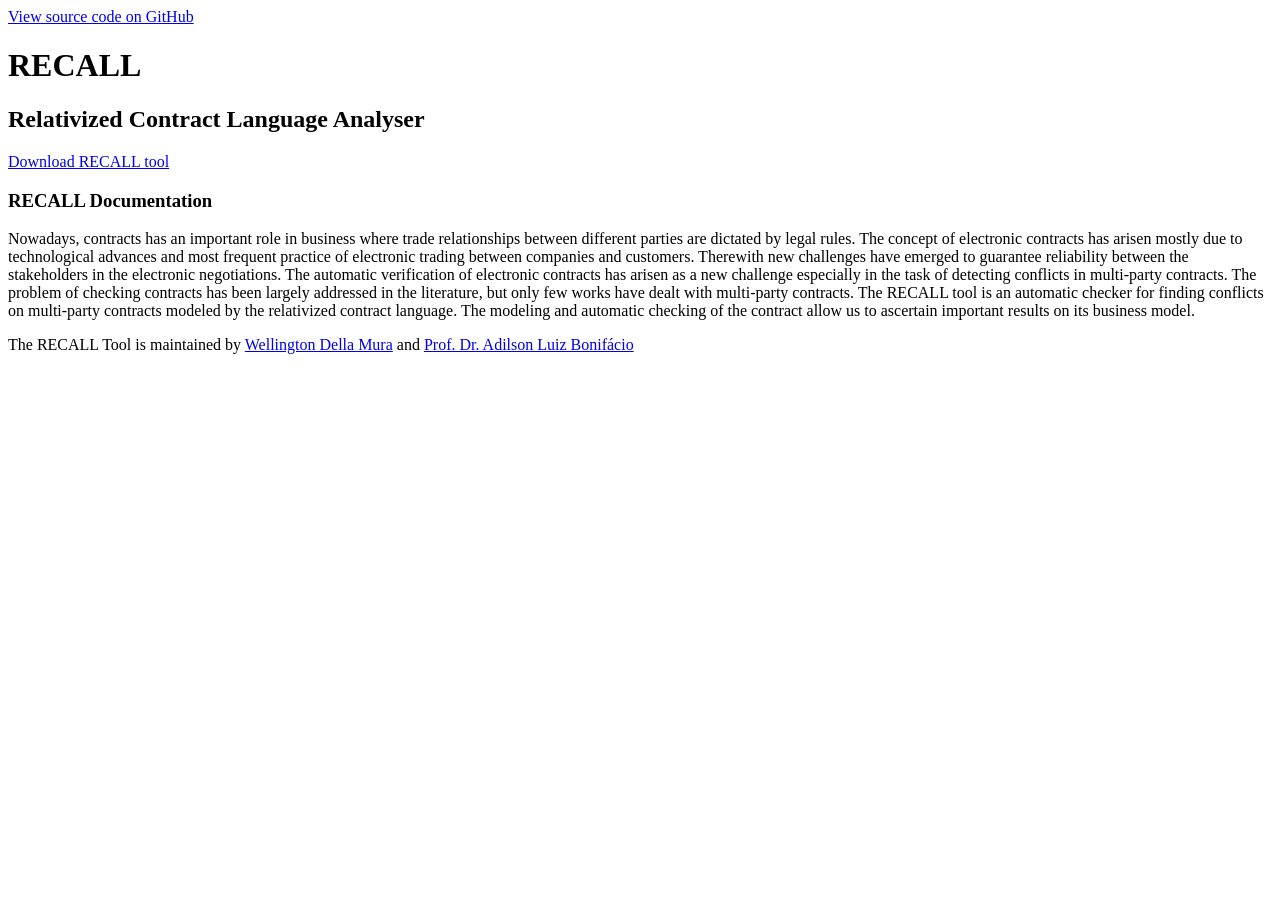
==== documentation.html @ a56b287b "Update documentation.html" ====
<!DOCTYPE html>
<html>

  <head>
    <meta charset='utf-8'>
    <meta http-equiv="X-UA-Compatible" content="chrome=1">
    <meta name="description" content="Recall-contracts : RelativizEd ContrAct Language anaLyser">
    <link rel="stylesheet" type="text/css" media="screen" href="stylesheets/stylesheet.css">
    <title>Recall - Relativized Contract Language Analyser</title>
  </head>

  <body>

    <!-- HEADER -->
    <div id="header_wrap" class="outer">
        <header class="inner">
          <a id="forkme_banner" href="https://github.com/recall-site/recall-site.github.io">View source code on GitHub</a>
          <h1 id="project_title">RECALL</h1>
          <h2 id="project_tagline">Relativized Contract Language Analyser</h2>

            <section id="downloads">
               <a class="bin_download_link"  href="https://github.com/recall-site/recall-site.github.io/raw/master/bin/recall-v1.0.zip">
               Download RECALL tool
               </a>
            </section>
        </header>
    </div>

    <!-- MAIN CONTENT -->
    <div id="main_content_wrap" class="outer">
      <section id="main_content" class="inner">
         <h3>
            <a id="intro" class="anchor" href="#intro" aria-hidden="true">
            <span aria-hidden="true" class="octicon octicon-link"></span></a>
            RECALL Documentation
         </h3>
         <p class="section-text">
            Nowadays, contracts has an important role in business where trade relationships between different parties are dictated by legal rules.
            The concept of electronic contracts has arisen mostly due to technological advances and most frequent practice of electronic trading between companies and customers.
            Therewith new challenges have emerged to guarantee reliability between the stakeholders in the electronic negotiations.
            The automatic verification of electronic contracts has arisen as a new challenge  especially in the task of detecting conflicts in multi-party contracts.
            The problem of checking contracts has been largely addressed in the literature, but only few works have dealt with multi-party contracts.
            The RECALL tool is an automatic checker for finding conflicts on multi-party contracts modeled by the relativized contract language.
            The modeling and automatic checking of the contract  allow us to ascertain important results on its business model.
         </p>
      </section>
    </div>
    <!-- FOOTER  -->
    <div id="footer_wrap" class="outer">
      <footer class="inner">
        <p class="copyright">The RECALL Tool is maintained by <a href="http://wellington.della-mura.com.br">Wellington Della Mura</a> and <a href="http://www.uel.br/pessoal/bonifacio/">Prof. Dr. Adilson Luiz Bonifácio</a></p>
      </footer>
    </div>
  </body>
  <script type="text/javascript" src="javascripts/main.js"/></script>

</html>
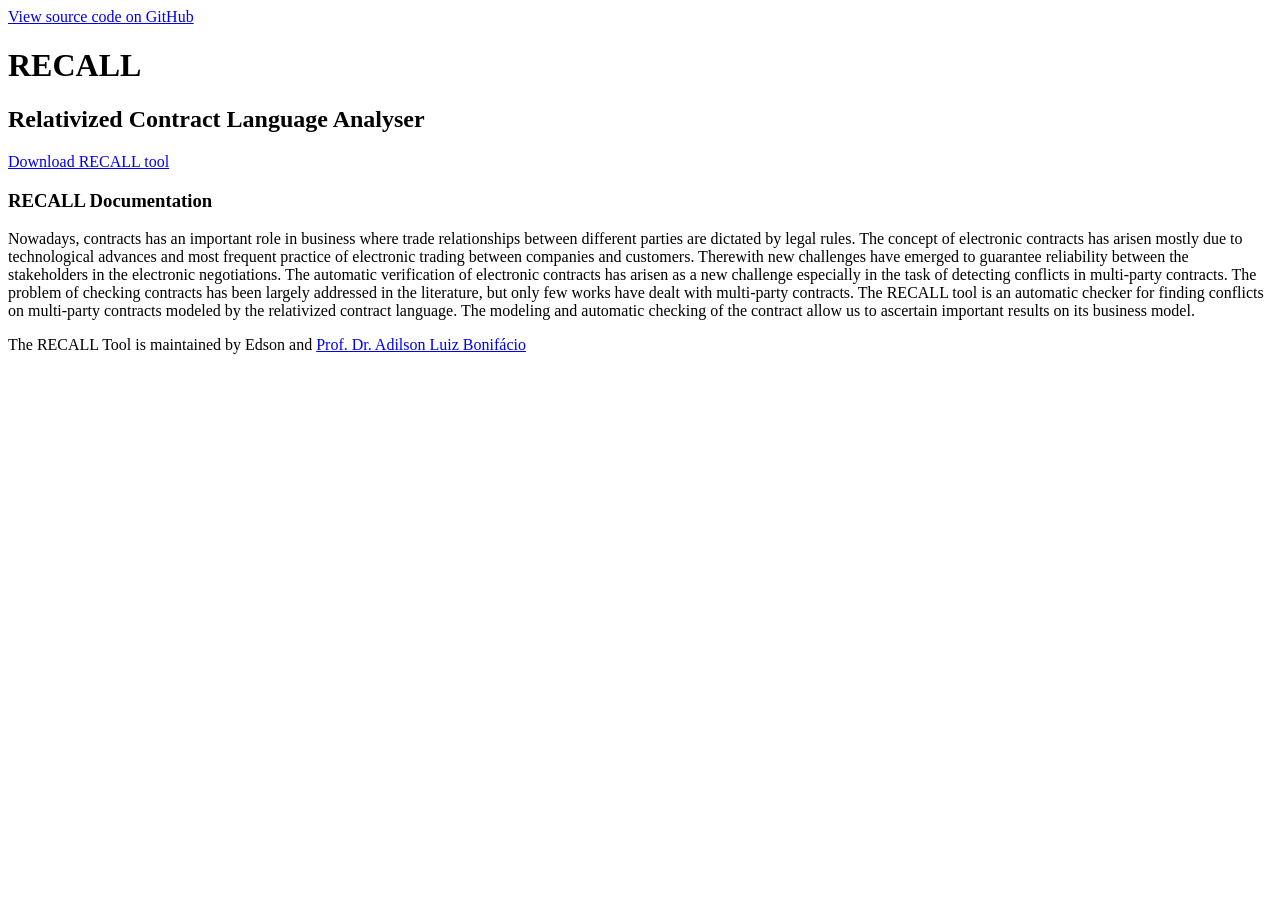
==== commit 24066c3d: "Update copyright information in footer" ====
--- a/documentation.html
+++ b/documentation.html
@@ -48,7 +48,7 @@
     <!-- FOOTER  -->
     <div id="footer_wrap" class="outer">
       <footer class="inner">
-        <p class="copyright">The RECALL Tool is maintained by <a href="http://wellington.della-mura.com.br">Wellington Della Mura</a> and <a href="http://www.uel.br/pessoal/bonifacio/">Prof. Dr. Adilson Luiz Bonifácio</a></p>
+        <p class="copyright">The RECALL Tool is maintained by Edson</a> and <a href="http://www.uel.br/pessoal/bonifacio/">Prof. Dr. Adilson Luiz Bonifácio</a></p>
       </footer>
     </div>
   </body>
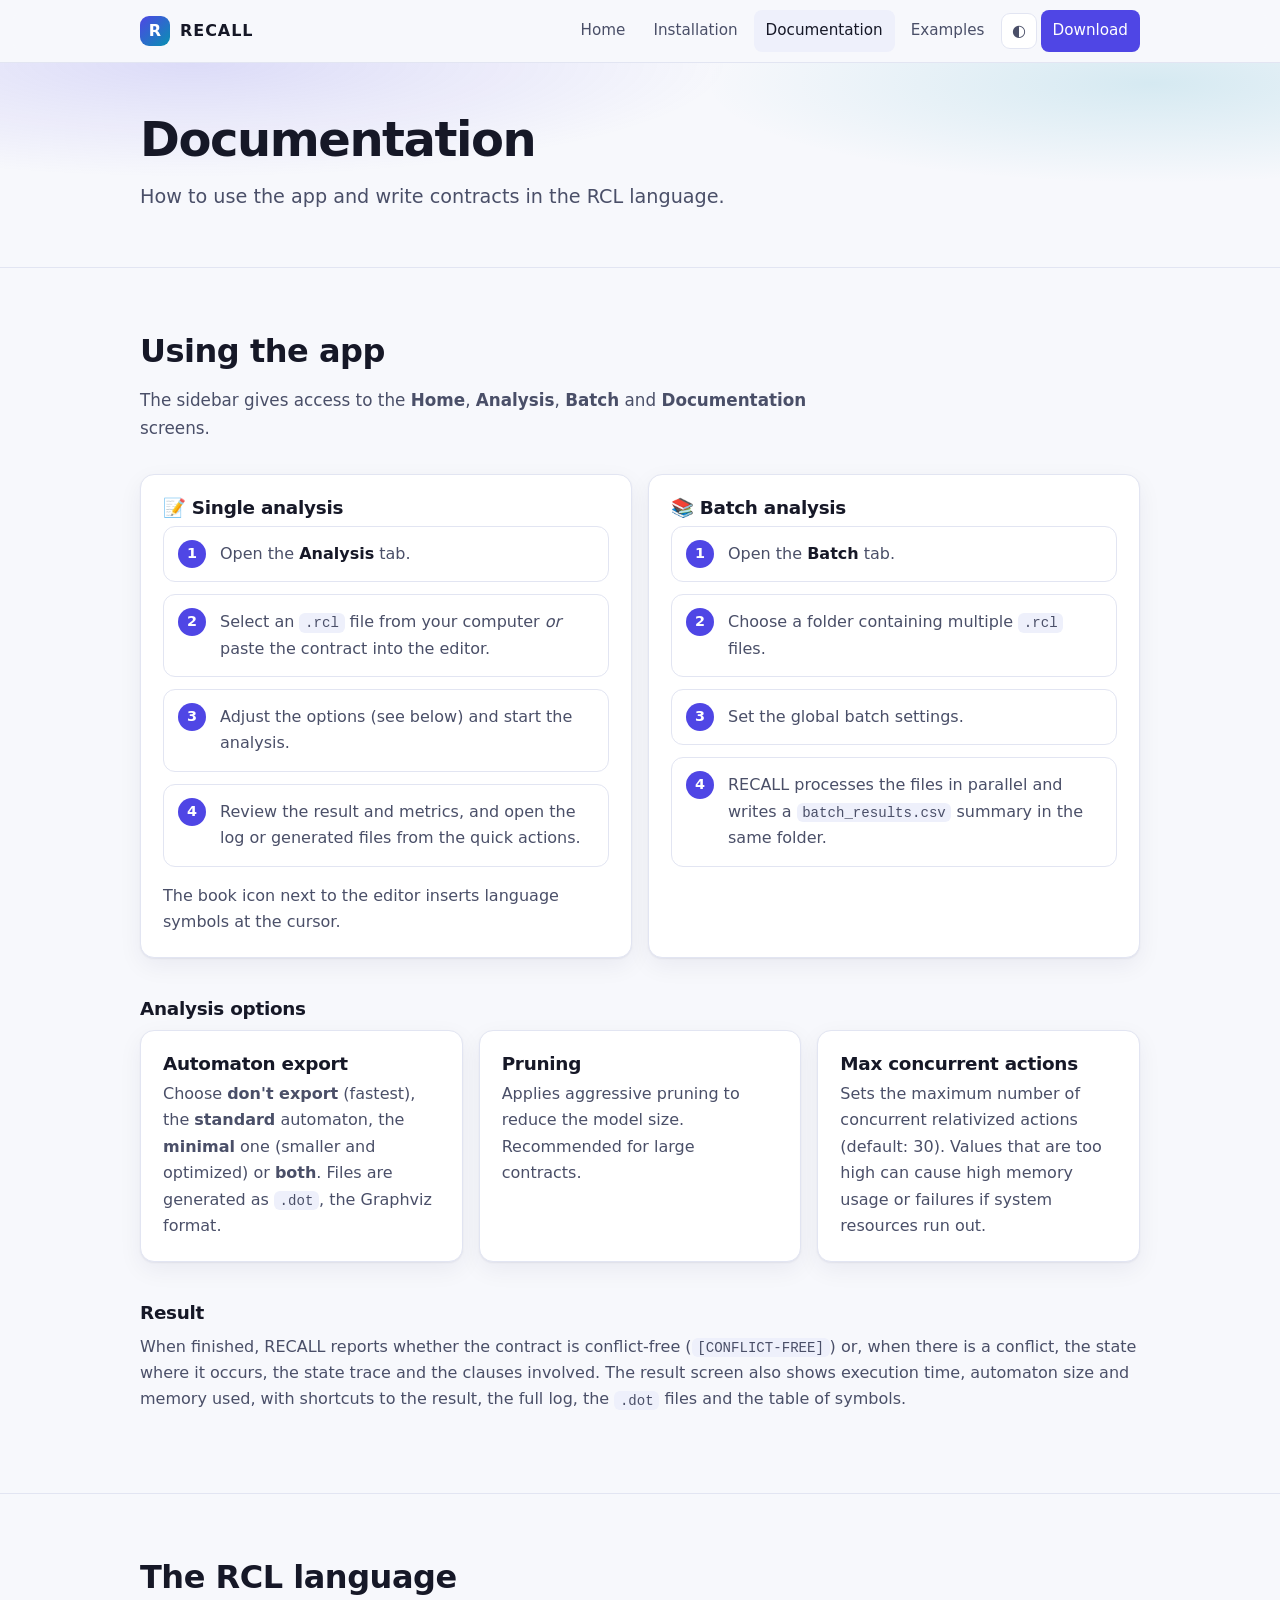
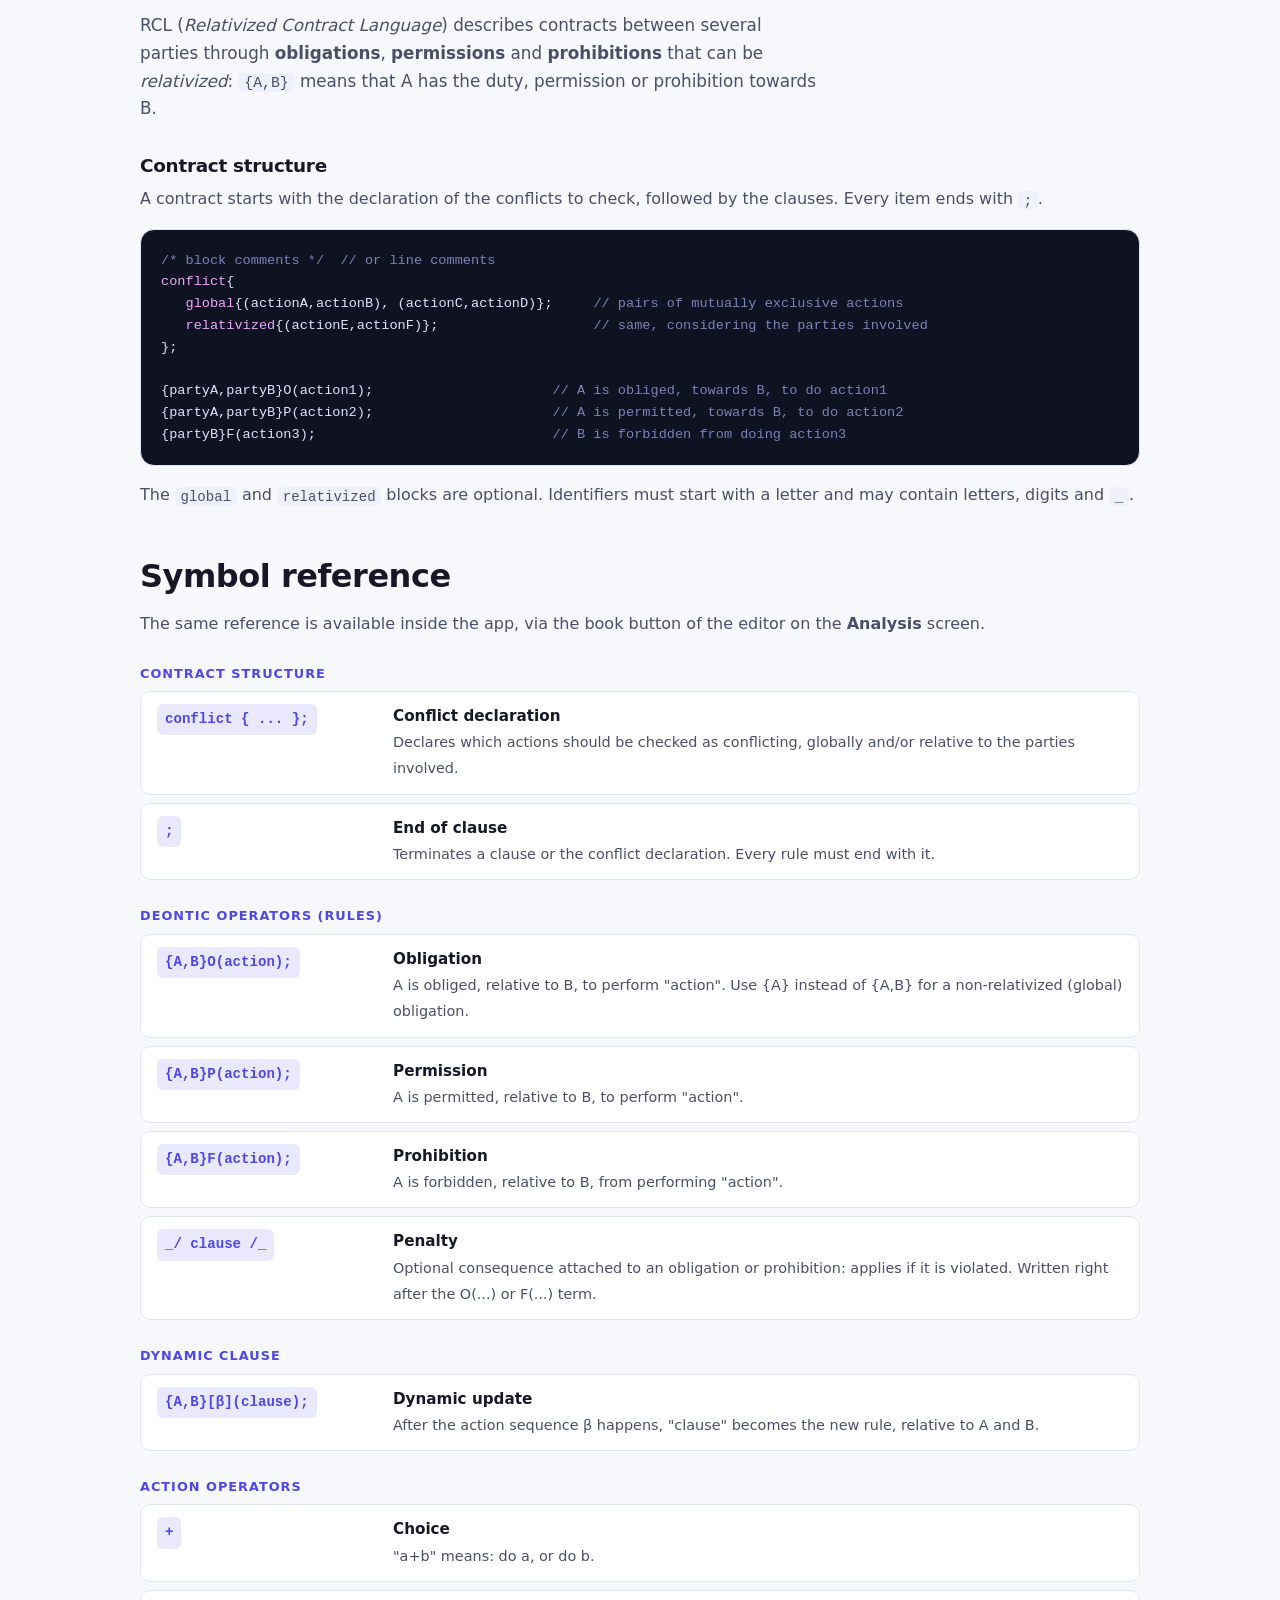
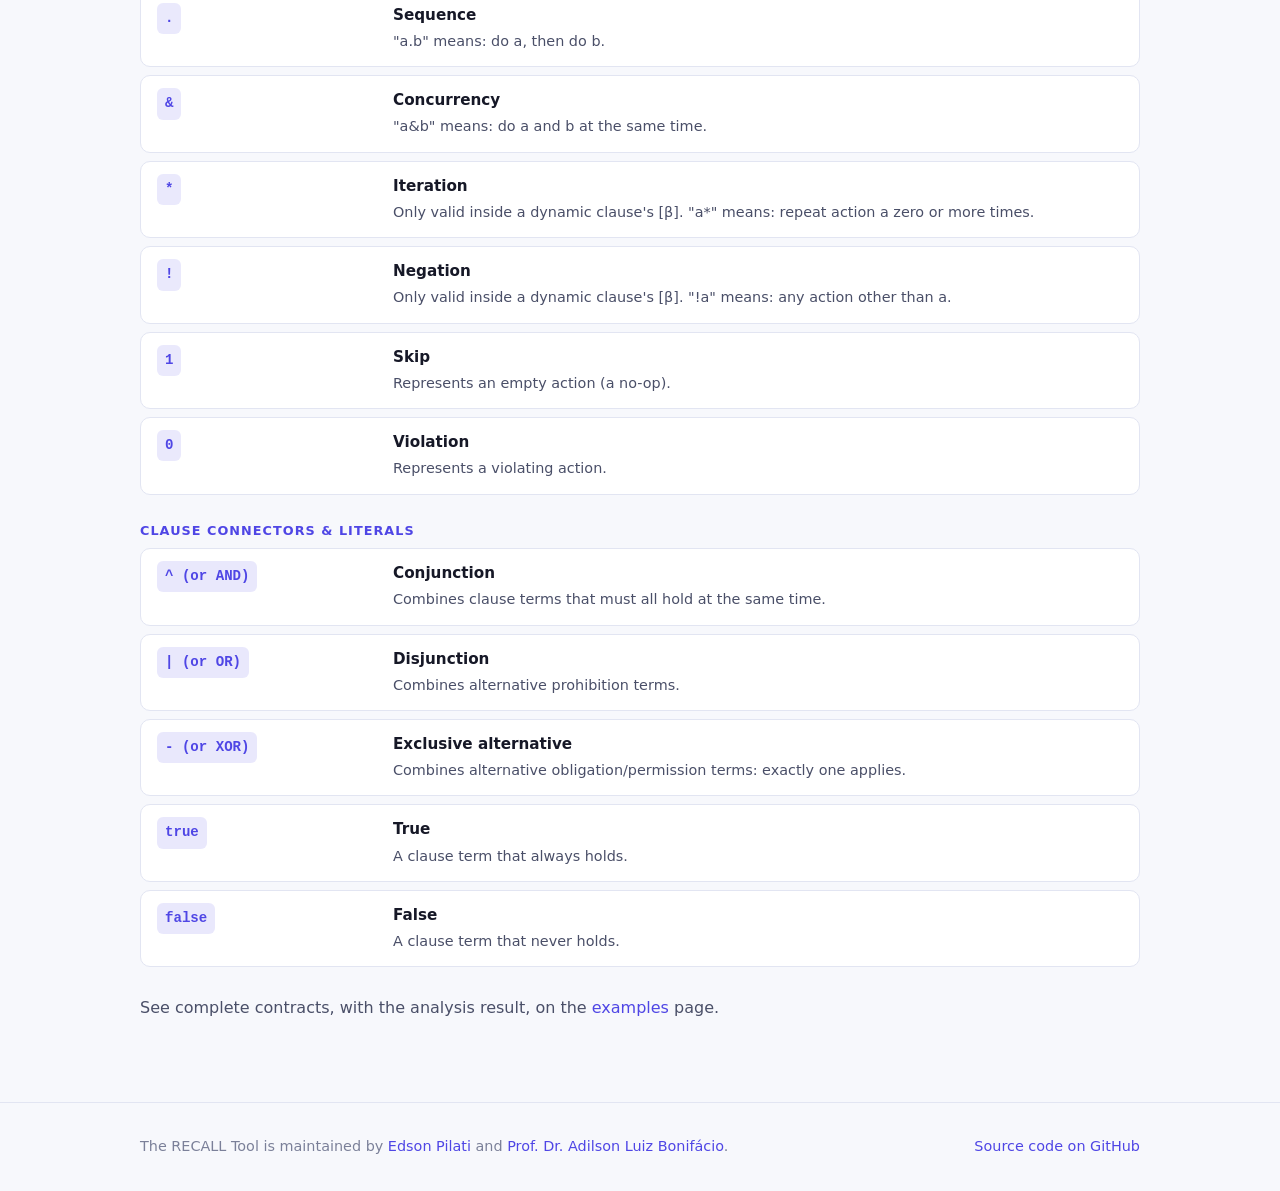
==== commit 66ebedb2: "Commit inicial novo site recall." ====
--- a/documentation.html
+++ b/documentation.html
@@ -1,57 +1,166 @@
 <!DOCTYPE html>
-<html>
+<html lang="en">
+<head>
+  <meta charset="utf-8">
+  <meta name="viewport" content="width=device-width, initial-scale=1">
+  <meta name="description" content="RECALL documentation: how to use the app and the RCL language reference.">
+  <title>Documentation - RECALL</title>
+  <link rel="stylesheet" href="stylesheets/stylesheet.css">
+  <script src="javascripts/main.js" defer></script>
+</head>
+<body>
 
-  <head>
-    <meta charset='utf-8'>
-    <meta http-equiv="X-UA-Compatible" content="chrome=1">
-    <meta name="description" content="Recall-contracts : RelativizEd ContrAct Language anaLyser">
-    <link rel="stylesheet" type="text/css" media="screen" href="stylesheets/stylesheet.css">
-    <title>Recall - Relativized Contract Language Analyser</title>
-  </head>
+  <header class="nav">
+    <div class="container">
+      <a class="brand" href="index.html"><span class="brand-mark">R</span> RECALL</a>
+      <button class="icon-btn menu-btn" aria-label="Open menu" aria-expanded="false">☰</button>
+      <nav class="nav-links">
+        <a href="index.html">Home</a>
+        <a href="index.html#installation">Installation</a>
+        <a href="documentation.html" aria-current="page">Documentation</a>
+        <a href="examples.html">Examples</a>
+        <button class="icon-btn" data-theme-toggle aria-label="Toggle theme">◐</button>
+        <a class="nav-cta" href="index.html#download">Download</a>
+      </nav>
+    </div>
+  </header>
 
-  <body>
+  <div class="hero" style="padding:48px 0 36px">
+    <div class="container">
+      <h1 style="font-size:clamp(2rem,5vw,3rem)">Documentation</h1>
+      <p class="lead">How to use the app and write contracts in the RCL language.</p>
+    </div>
+  </div>
 
-    <!-- HEADER -->
-    <div id="header_wrap" class="outer">
-        <header class="inner">
-          <a id="forkme_banner" href="https://github.com/recall-site/recall-site.github.io">View source code on GitHub</a>
-          <h1 id="project_title">RECALL</h1>
-          <h2 id="project_tagline">Relativized Contract Language Analyser</h2>
+  <main>
 
-            <section id="downloads">
-               <a class="bin_download_link"  href="https://github.com/recall-site/recall-site.github.io/raw/master/bin/recall-v1.0.zip">
-               Download RECALL tool
-               </a>
-            </section>
-        </header>
+    <section id="usage">
+      <div class="container">
+        <div class="section-head">
+          <h2>Using the app</h2>
+          <p>The sidebar gives access to the <strong>Home</strong>, <strong>Analysis</strong>, <strong>Batch</strong> and <strong>Documentation</strong> screens.</p>
+        </div>
+
+        <div class="grid grid-2">
+          <div class="card">
+            <h3>📝 Single analysis</h3>
+            <ol class="steps">
+              <li>Open the <strong>Analysis</strong> tab.</li>
+              <li>Select an <code>.rcl</code> file from your computer <em>or</em> paste the contract into the editor.</li>
+              <li>Adjust the options (see below) and start the analysis.</li>
+              <li>Review the result and metrics, and open the log or generated files from the quick actions.</li>
+            </ol>
+            <p>The book icon next to the editor inserts language symbols at the cursor.</p>
+          </div>
+          <div class="card">
+            <h3>📚 Batch analysis</h3>
+            <ol class="steps">
+              <li>Open the <strong>Batch</strong> tab.</li>
+              <li>Choose a folder containing multiple <code>.rcl</code> files.</li>
+              <li>Set the global batch settings.</li>
+              <li>RECALL processes the files in parallel and writes a <code>batch_results.csv</code> summary in the same folder.</li>
+            </ol>
+          </div>
+        </div>
+
+        <h3 style="margin-top:40px">Analysis options</h3>
+        <div class="grid grid-3">
+          <div class="card">
+            <h3>Automaton export</h3>
+            <p>Choose <strong>don't export</strong> (fastest), the <strong>standard</strong> automaton, the <strong>minimal</strong> one (smaller and optimized) or <strong>both</strong>. Files are generated as <code>.dot</code>, the Graphviz format.</p>
+          </div>
+          <div class="card">
+            <h3>Pruning</h3>
+            <p>Applies aggressive pruning to reduce the model size. Recommended for large contracts.</p>
+          </div>
+          <div class="card">
+            <h3>Max concurrent actions</h3>
+            <p>Sets the maximum number of concurrent relativized actions (default: 30). Values that are too high can cause high memory usage or failures if system resources run out.</p>
+          </div>
+        </div>
+
+        <h3 style="margin-top:40px">Result</h3>
+        <p>When finished, RECALL reports whether the contract is conflict-free (<code>[CONFLICT-FREE]</code>) or, when there is a conflict, the state where it occurs, the state trace and the clauses involved. The result screen also shows execution time, automaton size and memory used, with shortcuts to the result, the full log, the <code>.dot</code> files and the table of symbols.</p>
+      </div>
+    </section>
+
+    <section id="rcl">
+      <div class="container">
+        <div class="section-head">
+          <h2>The RCL language</h2>
+          <p>
+            RCL (<em>Relativized Contract Language</em>) describes contracts between several parties through
+            <strong>obligations</strong>, <strong>permissions</strong> and <strong>prohibitions</strong> that can be
+            <em>relativized</em>: <code>{A,B}</code> means that A has the duty, permission or prohibition towards B.
+          </p>
+        </div>
+
+        <h3>Contract structure</h3>
+        <p>A contract starts with the declaration of the conflicts to check, followed by the clauses. Every item ends with <code>;</code>.</p>
+<pre class="code"><span class="c">/* block comments */  // or line comments</span>
+<span class="k">conflict</span>{
+   <span class="k">global</span>{(actionA,actionB), (actionC,actionD)};     <span class="c">// pairs of mutually exclusive actions</span>
+   <span class="k">relativized</span>{(actionE,actionF)};                   <span class="c">// same, considering the parties involved</span>
+};
+
+{partyA,partyB}O(action1);                      <span class="c">// A is obliged, towards B, to do action1</span>
+{partyA,partyB}P(action2);                      <span class="c">// A is permitted, towards B, to do action2</span>
+{partyB}F(action3);                             <span class="c">// B is forbidden from doing action3</span></pre>
+        <p>The <code>global</code> and <code>relativized</code> blocks are optional. Identifiers must start with a letter and may contain letters, digits and <code>_</code>.</p>
+
+        <h2 style="margin-top:48px">Symbol reference</h2>
+        <p>The same reference is available inside the app, via the book button of the editor on the <strong>Analysis</strong> screen.</p>
+
+        <div class="gram-group">
+          <h3>Contract Structure</h3>
+          <div class="gram-item"><code>conflict { ... };</code><div><strong>Conflict declaration</strong><span>Declares which actions should be checked as conflicting, globally and/or relative to the parties involved.</span></div></div>
+          <div class="gram-item"><code>;</code><div><strong>End of clause</strong><span>Terminates a clause or the conflict declaration. Every rule must end with it.</span></div></div>
+        </div>
+
+        <div class="gram-group">
+          <h3>Deontic Operators (Rules)</h3>
+          <div class="gram-item"><code>{A,B}O(action);</code><div><strong>Obligation</strong><span>A is obliged, relative to B, to perform "action". Use {A} instead of {A,B} for a non-relativized (global) obligation.</span></div></div>
+          <div class="gram-item"><code>{A,B}P(action);</code><div><strong>Permission</strong><span>A is permitted, relative to B, to perform "action".</span></div></div>
+          <div class="gram-item"><code>{A,B}F(action);</code><div><strong>Prohibition</strong><span>A is forbidden, relative to B, from performing "action".</span></div></div>
+          <div class="gram-item"><code>_/ clause /_</code><div><strong>Penalty</strong><span>Optional consequence attached to an obligation or prohibition: applies if it is violated. Written right after the O(...) or F(...) term.</span></div></div>
+        </div>
+
+        <div class="gram-group">
+          <h3>Dynamic Clause</h3>
+          <div class="gram-item"><code>{A,B}[β](clause);</code><div><strong>Dynamic update</strong><span>After the action sequence β happens, "clause" becomes the new rule, relative to A and B.</span></div></div>
+        </div>
+
+        <div class="gram-group">
+          <h3>Action Operators</h3>
+          <div class="gram-item"><code>+</code><div><strong>Choice</strong><span>"a+b" means: do a, or do b.</span></div></div>
+          <div class="gram-item"><code>.</code><div><strong>Sequence</strong><span>"a.b" means: do a, then do b.</span></div></div>
+          <div class="gram-item"><code>&amp;</code><div><strong>Concurrency</strong><span>"a&amp;b" means: do a and b at the same time.</span></div></div>
+          <div class="gram-item"><code>*</code><div><strong>Iteration</strong><span>Only valid inside a dynamic clause's [β]. "a*" means: repeat action a zero or more times.</span></div></div>
+          <div class="gram-item"><code>!</code><div><strong>Negation</strong><span>Only valid inside a dynamic clause's [β]. "!a" means: any action other than a.</span></div></div>
+          <div class="gram-item"><code>1</code><div><strong>Skip</strong><span>Represents an empty action (a no-op).</span></div></div>
+          <div class="gram-item"><code>0</code><div><strong>Violation</strong><span>Represents a violating action.</span></div></div>
+        </div>
+
+        <div class="gram-group">
+          <h3>Clause Connectors &amp; Literals</h3>
+          <div class="gram-item"><code>^  (or AND)</code><div><strong>Conjunction</strong><span>Combines clause terms that must all hold at the same time.</span></div></div>
+          <div class="gram-item"><code>|  (or OR)</code><div><strong>Disjunction</strong><span>Combines alternative prohibition terms.</span></div></div>
+          <div class="gram-item"><code>-  (or XOR)</code><div><strong>Exclusive alternative</strong><span>Combines alternative obligation/permission terms: exactly one applies.</span></div></div>
+          <div class="gram-item"><code>true</code><div><strong>True</strong><span>A clause term that always holds.</span></div></div>
+          <div class="gram-item"><code>false</code><div><strong>False</strong><span>A clause term that never holds.</span></div></div>
+        </div>
+
+        <p style="margin-top:28px">See complete contracts, with the analysis result, on the <a href="examples.html">examples</a> page.</p>
+      </div>
+    </section>
+  </main>
+
+  <footer>
+    <div class="container">
+      <p>The RECALL Tool is maintained by <a href="https://github.com/adilsonbonifacio/">Edson Pilati</a> and <a href="mailto:adilsonbonifacio@gmail.com">Prof. Dr. Adilson Luiz Bonifácio</a>.</p>
+      <p><a href="https://github.com/adilsonbonifacio/recall-tauri" target="_blank" rel="noopener">Source code on GitHub</a></p>
     </div>
+  </footer>
 
-    <!-- MAIN CONTENT -->
-    <div id="main_content_wrap" class="outer">
-      <section id="main_content" class="inner">
-         <h3>
-            <a id="intro" class="anchor" href="#intro" aria-hidden="true">
-            <span aria-hidden="true" class="octicon octicon-link"></span></a>
-            RECALL Documentation
-         </h3>
-         <p class="section-text">
-            Nowadays, contracts has an important role in business where trade relationships between different parties are dictated by legal rules.
-            The concept of electronic contracts has arisen mostly due to technological advances and most frequent practice of electronic trading between companies and customers.
-            Therewith new challenges have emerged to guarantee reliability between the stakeholders in the electronic negotiations.
-            The automatic verification of electronic contracts has arisen as a new challenge  especially in the task of detecting conflicts in multi-party contracts.
-            The problem of checking contracts has been largely addressed in the literature, but only few works have dealt with multi-party contracts.
-            The RECALL tool is an automatic checker for finding conflicts on multi-party contracts modeled by the relativized contract language.
-            The modeling and automatic checking of the contract  allow us to ascertain important results on its business model.
-         </p>
-      </section>
-    </div>
-    <!-- FOOTER  -->
-    <div id="footer_wrap" class="outer">
-      <footer class="inner">
-        <p class="copyright">The RECALL Tool is maintained by Edson</a> and <a href="http://www.uel.br/pessoal/bonifacio/">Prof. Dr. Adilson Luiz Bonifácio</a></p>
-      </footer>
-    </div>
-  </body>
-  <script type="text/javascript" src="javascripts/main.js"/></script>
-
+</body>
 </html>
--- a/stylesheets/stylesheet.css
+++ b/stylesheets/stylesheet.css
@@ -0,0 +1,256 @@
+/* ===== Tokens ===== */
+:root {
+  --bg: #f7f8fc;
+  --bg-elev: #ffffff;
+  --bg-soft: #eef0fb;
+  --ink: #161827;
+  --ink-2: #4a4f68;
+  --ink-3: #7b8099;
+  --line: #e2e5f2;
+  --accent: #4f46e5;
+  --accent-2: #0891b2;
+  --accent-ink: #ffffff;
+  --code-bg: #0f1220;
+  --code-ink: #dfe3ff;
+  --shadow: 0 1px 2px rgba(20, 24, 60, .06), 0 8px 24px rgba(20, 24, 60, .06);
+  --radius: 14px;
+}
+
+@media (prefers-color-scheme: dark) {
+  :root:not([data-theme="light"]) {
+    --bg: #0d0f1a;
+    --bg-elev: #151829;
+    --bg-soft: #1b1f35;
+    --ink: #eceefb;
+    --ink-2: #b3b8d3;
+    --ink-3: #8087a8;
+    --line: #262b47;
+    --accent: #7c83ff;
+    --accent-2: #22d3ee;
+    --accent-ink: #0d0f1a;
+    --code-bg: #090b14;
+    --shadow: 0 1px 2px rgba(0, 0, 0, .4), 0 8px 24px rgba(0, 0, 0, .35);
+  }
+}
+
+:root[data-theme="dark"] {
+  --bg: #0d0f1a;
+  --bg-elev: #151829;
+  --bg-soft: #1b1f35;
+  --ink: #eceefb;
+  --ink-2: #b3b8d3;
+  --ink-3: #8087a8;
+  --line: #262b47;
+  --accent: #7c83ff;
+  --accent-2: #22d3ee;
+  --accent-ink: #0d0f1a;
+  --code-bg: #090b14;
+  --shadow: 0 1px 2px rgba(0, 0, 0, .4), 0 8px 24px rgba(0, 0, 0, .35);
+}
+
+/* ===== Base ===== */
+* { box-sizing: border-box; }
+html { scroll-behavior: smooth; scroll-padding-top: 80px; }
+body {
+  margin: 0;
+  background: var(--bg);
+  color: var(--ink);
+  font: 16px/1.65 system-ui, -apple-system, "Segoe UI", Roboto, sans-serif;
+  -webkit-font-smoothing: antialiased;
+}
+a { color: var(--accent); text-decoration: none; }
+a:hover { text-decoration: underline; }
+img { max-width: 100%; height: auto; }
+code, pre, kbd { font-family: ui-monospace, "Cascadia Code", "Fira Code", Consolas, monospace; }
+code { font-size: .88em; background: var(--bg-soft); padding: .12em .4em; border-radius: 6px; }
+.container { width: 100%; max-width: 1040px; margin: 0 auto; padding: 0 20px; }
+
+h1, h2, h3 { line-height: 1.2; letter-spacing: -.015em; margin: 0 0 .5em; }
+h2 { font-size: clamp(1.5rem, 3vw, 2rem); }
+h3 { font-size: 1.15rem; }
+p { margin: 0 0 1em; color: var(--ink-2); }
+
+/* ===== Nav ===== */
+.nav {
+  position: sticky; top: 0; z-index: 20;
+  background: color-mix(in srgb, var(--bg) 85%, transparent);
+  backdrop-filter: blur(10px);
+  border-bottom: 1px solid var(--line);
+}
+.nav .container { display: flex; align-items: center; gap: 20px; height: 62px; }
+.brand { display: flex; align-items: center; gap: 10px; font-weight: 800; letter-spacing: .06em; color: var(--ink); }
+.brand:hover { text-decoration: none; }
+.brand-mark {
+  width: 30px; height: 30px; border-radius: 9px; display: grid; place-items: center;
+  background: linear-gradient(135deg, var(--accent), var(--accent-2));
+  color: #fff; font-weight: 800; font-size: 1rem; letter-spacing: 0;
+}
+.nav-links { display: flex; gap: 4px; margin-left: auto; align-items: center; }
+.nav-links a { color: var(--ink-2); padding: 8px 12px; border-radius: 8px; font-size: .95rem; font-weight: 500; }
+.nav-links a:hover { background: var(--bg-soft); text-decoration: none; color: var(--ink); }
+.nav-links a[aria-current="page"] { color: var(--ink); background: var(--bg-soft); }
+.nav-links .nav-cta { background: var(--accent); color: var(--accent-ink); }
+.nav-links .nav-cta:hover { background: var(--accent); filter: brightness(1.1); color: var(--accent-ink); }
+.icon-btn {
+  border: 1px solid var(--line); background: var(--bg-elev); color: var(--ink-2);
+  width: 36px; height: 36px; border-radius: 9px; cursor: pointer; font-size: 1rem;
+}
+.icon-btn:hover { color: var(--ink); }
+.menu-btn { display: none; margin-left: auto; }
+
+/* ===== Hero ===== */
+.hero {
+  padding: 72px 0 56px;
+  background:
+    radial-gradient(60% 80% at 15% 0%, color-mix(in srgb, var(--accent) 16%, transparent), transparent 70%),
+    radial-gradient(50% 70% at 90% 10%, color-mix(in srgb, var(--accent-2) 14%, transparent), transparent 70%);
+  border-bottom: 1px solid var(--line);
+}
+.eyebrow {
+  display: inline-block; padding: 4px 12px; border-radius: 99px; font-size: .8rem; font-weight: 600;
+  color: var(--accent); background: color-mix(in srgb, var(--accent) 12%, transparent);
+  margin-bottom: 18px;
+}
+.hero h1 { font-size: clamp(2.4rem, 6vw, 4rem); letter-spacing: -.03em; margin-bottom: .25em; }
+.hero h1 span { background: linear-gradient(90deg, var(--accent), var(--accent-2)); -webkit-background-clip: text; background-clip: text; color: transparent; }
+.hero .lead { font-size: 1.2rem; max-width: 640px; color: var(--ink-2); }
+.hero-actions { display: flex; flex-wrap: wrap; gap: 12px; margin-top: 28px; }
+.hero-meta { margin-top: 18px; font-size: .88rem; color: var(--ink-3); }
+
+.btn {
+  display: inline-flex; align-items: center; gap: 8px; padding: 11px 20px; border-radius: 10px;
+  font-weight: 600; font-size: .98rem; border: 1px solid var(--line); background: var(--bg-elev); color: var(--ink);
+  cursor: pointer; transition: transform .15s, box-shadow .15s;
+}
+.btn:hover { text-decoration: none; transform: translateY(-1px); box-shadow: var(--shadow); }
+.btn-primary { background: var(--accent); border-color: var(--accent); color: var(--accent-ink); }
+
+/* ===== Sections ===== */
+section { padding: 64px 0; }
+section + section { border-top: 1px solid var(--line); }
+.section-head { max-width: 680px; margin-bottom: 32px; }
+.section-head p { font-size: 1.05rem; }
+
+.grid { display: grid; gap: 16px; }
+.grid-3 { grid-template-columns: repeat(auto-fit, minmax(260px, 1fr)); }
+.grid-2 { grid-template-columns: repeat(auto-fit, minmax(300px, 1fr)); }
+
+.card {
+  background: var(--bg-elev); border: 1px solid var(--line); border-radius: var(--radius);
+  padding: 22px; box-shadow: var(--shadow);
+}
+.card h3 { margin-bottom: .35em; }
+.card p:last-child { margin-bottom: 0; }
+.card .emoji {
+  display: grid; place-items: center; width: 42px; height: 42px; border-radius: 11px; margin-bottom: 14px;
+  background: color-mix(in srgb, var(--accent) 12%, transparent); font-size: 1.3rem;
+}
+
+/* ===== Downloads ===== */
+.os-card { display: flex; flex-direction: column; gap: 6px; }
+.os-card.recommended { border-color: var(--accent); box-shadow: 0 0 0 3px color-mix(in srgb, var(--accent) 18%, transparent), var(--shadow); }
+.os-head { display: flex; align-items: center; justify-content: space-between; gap: 8px; }
+.os-head h3 { margin: 0; }
+.badge {
+  font-size: .7rem; font-weight: 700; text-transform: uppercase; letter-spacing: .06em;
+  padding: 3px 9px; border-radius: 99px; background: var(--accent); color: var(--accent-ink);
+}
+.os-sub { font-size: .88rem; color: var(--ink-3); margin-bottom: 8px; }
+.dl-list { display: flex; flex-direction: column; gap: 8px; margin-top: auto; }
+.dl {
+  display: flex; align-items: center; justify-content: space-between; gap: 10px;
+  padding: 11px 14px; border-radius: 10px; background: var(--bg-soft); color: var(--ink);
+  border: 1px solid transparent; font-weight: 600; font-size: .93rem;
+}
+.dl:hover { text-decoration: none; border-color: var(--accent); }
+.dl small { color: var(--ink-3); font-weight: 500; font-size: .8rem; white-space: nowrap; }
+.dl.primary { background: var(--accent); color: var(--accent-ink); }
+.dl.primary small { color: color-mix(in srgb, var(--accent-ink) 75%, transparent); }
+.release-note { margin-top: 20px; font-size: .92rem; color: var(--ink-3); }
+
+/* ===== Steps / callouts ===== */
+.steps { counter-reset: step; list-style: none; padding: 0; margin: 0 0 1em; display: grid; gap: 12px; }
+.steps li {
+  counter-increment: step; position: relative; padding: 14px 16px 14px 56px;
+  background: var(--bg-elev); border: 1px solid var(--line); border-radius: 12px; color: var(--ink-2);
+}
+.steps li::before {
+  content: counter(step); position: absolute; left: 14px; top: 13px; width: 28px; height: 28px; border-radius: 50%;
+  display: grid; place-items: center; font-weight: 700; font-size: .9rem;
+  background: var(--accent); color: var(--accent-ink);
+}
+.steps strong { color: var(--ink); }
+
+.callout {
+  border-left: 4px solid var(--accent-2); background: color-mix(in srgb, var(--accent-2) 9%, transparent);
+  padding: 14px 18px; border-radius: 0 10px 10px 0; margin: 16px 0; color: var(--ink-2);
+}
+.callout p { margin: 0; }
+.callout strong { color: var(--ink); }
+
+.path {
+  display: inline-block; font-family: ui-monospace, Consolas, monospace; font-size: .9rem;
+  background: var(--bg-soft); border: 1px solid var(--line); padding: 6px 12px; border-radius: 8px; color: var(--ink);
+}
+
+.tabs { display: flex; gap: 6px; margin: 18px 0 14px; flex-wrap: wrap; }
+.tab {
+  border: 1px solid var(--line); background: var(--bg-elev); color: var(--ink-2); border-radius: 99px;
+  padding: 6px 16px; font-size: .9rem; font-weight: 600; cursor: pointer; font-family: inherit;
+}
+.tab[aria-selected="true"] { background: var(--accent); border-color: var(--accent); color: var(--accent-ink); }
+.tab-panel[hidden] { display: none; }
+
+/* ===== Code ===== */
+pre.code {
+  background: var(--code-bg); color: var(--code-ink); padding: 20px; border-radius: var(--radius);
+  overflow-x: auto; font-size: .85rem; line-height: 1.6; margin: 16px 0; border: 1px solid var(--line);
+}
+pre.code .c { color: #7b83b8; }
+pre.code .k { color: #f0a6ff; }
+pre.code .o { color: #5eead4; }
+
+/* ===== Figure ===== */
+figure { margin: 0; text-align: center; }
+.diagram { width: 100%; height: auto; background: var(--bg-elev); border: 1px solid var(--line); border-radius: var(--radius); padding: 10px; box-shadow: var(--shadow); }
+.diagram text { font-family: system-ui, -apple-system, "Segoe UI", Roboto, sans-serif; }
+.d-flow path { fill: none; stroke: var(--ink-3); stroke-width: 1.8; stroke-linejoin: round; }
+.d-box { fill: var(--bg-soft); stroke: var(--accent); stroke-opacity: .45; stroke-width: 1.5; }
+.d-main { fill: var(--accent); stroke: var(--accent); stroke-opacity: 1; }
+.d-title { font-size: 14.5px; font-weight: 700; fill: var(--ink); }
+.d-sub { font-size: 11.5px; fill: var(--ink-3); }
+.d-on-main { fill: var(--accent-ink); }
+.d-label { font-size: 12px; font-weight: 600; fill: var(--ink-2); }
+.d-tag { font-size: 11px; font-weight: 800; letter-spacing: .14em; fill: var(--accent); }
+.d-file { fill: var(--bg); stroke: var(--line); stroke-width: 1.5; }
+.d-file-t { font-size: 13.5px; font-weight: 600; fill: var(--ink); }
+figcaption { font-size: .88rem; color: var(--ink-3); margin-top: 10px; }
+
+/* ===== Grammar reference ===== */
+.gram-group { margin-top: 28px; }
+.gram-group h3 { font-size: .8rem; text-transform: uppercase; letter-spacing: .08em; color: var(--accent); margin-bottom: 10px; }
+.gram-item {
+  display: grid; grid-template-columns: minmax(150px, 220px) 1fr; gap: 16px; align-items: start;
+  padding: 12px 16px; background: var(--bg-elev); border: 1px solid var(--line); border-radius: 10px; margin-bottom: 8px;
+}
+.gram-item code { background: color-mix(in srgb, var(--accent) 12%, transparent); color: var(--accent); font-weight: 700; padding: 4px 8px; justify-self: start; }
+.gram-item strong { display: block; color: var(--ink); font-size: .95rem; }
+.gram-item span { color: var(--ink-2); font-size: .9rem; }
+
+/* ===== Footer ===== */
+footer { border-top: 1px solid var(--line); padding: 32px 0; color: var(--ink-3); font-size: .9rem; }
+footer .container { display: flex; flex-wrap: wrap; gap: 12px 32px; justify-content: space-between; }
+footer p { margin: 0; color: var(--ink-3); }
+
+/* ===== Responsive ===== */
+@media (max-width: 720px) {
+  .menu-btn { display: inline-block; }
+  .nav-links {
+    display: none; position: absolute; top: 62px; left: 0; right: 0; flex-direction: column; align-items: stretch;
+    background: var(--bg); border-bottom: 1px solid var(--line); padding: 10px 16px 16px; margin: 0;
+  }
+  .nav-links.open { display: flex; }
+  .hero { padding: 48px 0 40px; }
+  section { padding: 44px 0; }
+  .gram-item { grid-template-columns: 1fr; gap: 6px; }
+}
